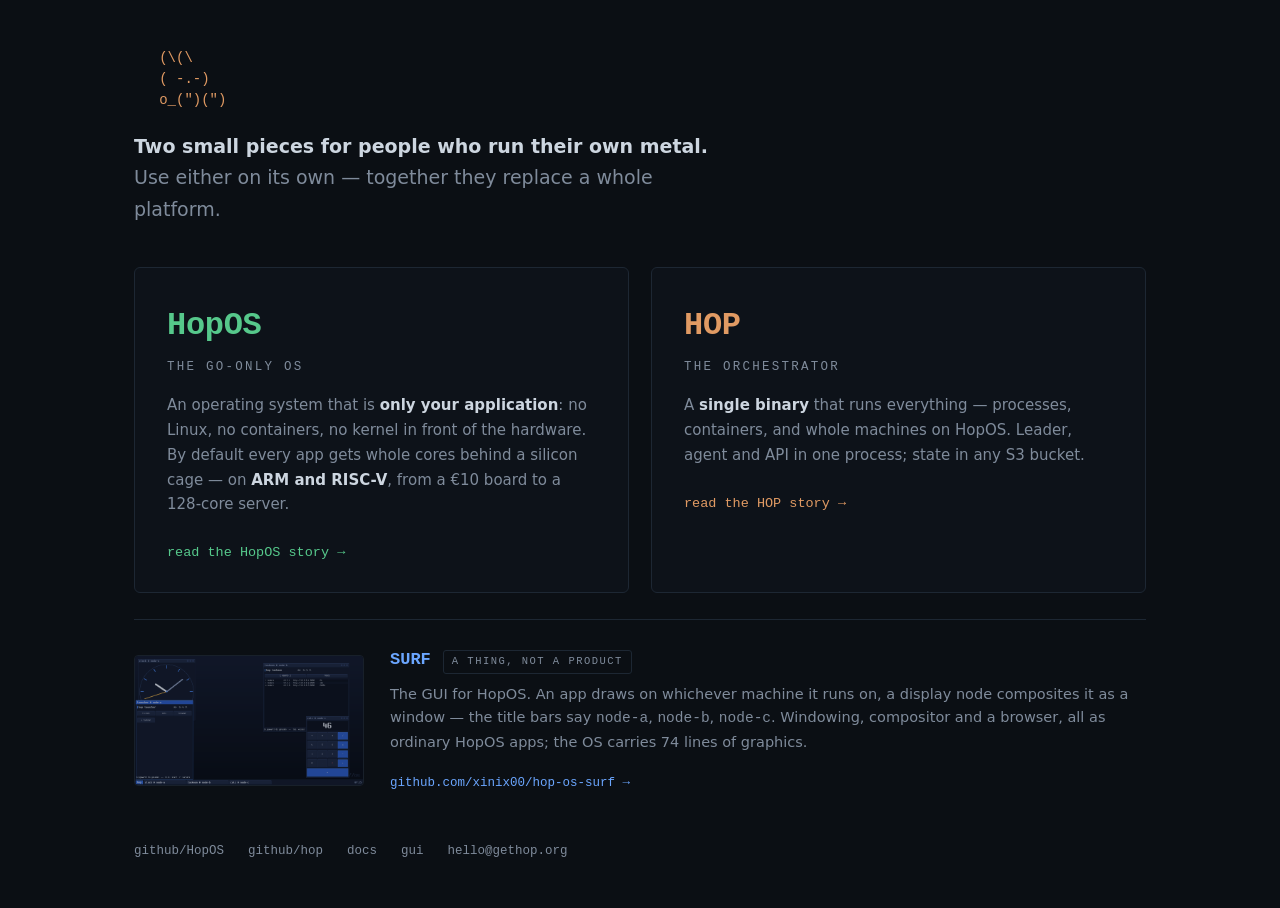
==== index.html @ ff2153b0 "SURF terug naar een banner; toon van verkoop naar constatering SURF was een eigen sectie geworden en" ====
<!DOCTYPE html>
<html lang="en">
<head>
<meta charset="utf-8">
<meta name="viewport" content="width=device-width, initial-scale=1">
<title>gethop.org — HopOS, the Go-only OS · HOP, the orchestrator</title>
<meta name="description" content="Two small pieces for people who run their own metal: HopOS, an OS with no kernel between your app and the hardware — and HOP, a single-binary job orchestrator.">
<meta property="og:title" content="gethop.org — HopOS · HOP">
<meta property="og:description" content="HopOS: the Go-only OS, hardware isolation per app, on ARM and RISC-V. HOP: a single-binary orchestrator for processes, containers and whole machines.">
<meta property="og:url" content="https://gethop.org">
<meta property="og:type" content="website">
<link rel="icon" href="data:image/svg+xml,<svg xmlns=%22http://www.w3.org/2000/svg%22 viewBox=%220 0 100 100%22><text y=%22.9em%22 font-size=%2290%22>🐇</text></svg>">
<link rel="stylesheet" href="/style.css?v=4">
</head>
<body>

<main class="chooser">
  <div class="wrap">
    <div class="chooser-head">
      <pre>   (\(\
   ( -.-)
   o_(")(")</pre>
      <p><strong>Two small pieces for people who run their own metal.</strong> Use either on its own — together they replace a whole platform.</p>
    </div>
    <div class="doors">
      <a class="door door-hopos" href="/hopos/">
        <div class="name">HopOS</div>
        <div class="role">The Go-only OS</div>
        <p>An operating system that is <b>only your application</b>: no Linux, no containers, no kernel in front of the hardware. By default every app gets whole cores behind a silicon cage — on <b>ARM and RISC-V</b>, from a €10 board to a 128-core server.</p>
        <span class="go">read the HopOS story →</span>
      </a>
      <a class="door door-hop" href="/hop/">
        <div class="name">HOP</div>
        <div class="role">The orchestrator</div>
        <p>A <b>single binary</b> that runs everything — processes, containers, and whole machines on HopOS. Leader, agent and API in one process; state in any S3 bucket.</p>
        <span class="go">read the HOP story →</span>
      </a>
    </div>
    <a class="banner" href="https://github.com/xinix00/hop-os-surf">
      <img src="/img/surf.png" alt="A desktop with a clock window from node-a, a task manager from node-b and a calculator from node-c" loading="lazy" width="1280" height="720">
      <div>
        <div class="banner-name">SURF <span class="badge">a thing, not a product</span></div>
        <p>The GUI for HopOS. An app draws on whichever machine it runs on, a display node composites it as a window — the title bars say <code>node-a</code>, <code>node-b</code>, <code>node-c</code>. Windowing, compositor and a browser, all as ordinary HopOS apps; the OS carries 74 lines of graphics.</p>
        <span class="go">github.com/xinix00/hop-os-surf →</span>
      </div>
    </a>
    <div class="chooser-foot">
      <a href="https://github.com/xinix00/HopOS">github/HopOS</a>
      <a href="https://github.com/xinix00/hop">github/hop</a>
      <a href="/hopos/docs/">docs</a>
      <a href="https://gui.gethop.org">gui</a>
      <a href="mailto:hello@gethop.org">hello@gethop.org</a>
    </div>
  </div>
</main>

</body>
</html>
---- style.css ----
/* gethop.org — two products, two voices, one dark habitat.
   HopOS speaks phosphor green (it IS the console color of the OS);
   HOP speaks copper (the operator's tool — the metal in bare metal).
   The SURF banner borrows the blue of its own compositor — cooler than both,
   because it is a thing that runs on HopOS, not a third product.
   Each page sets --acc via a body class; everything inherits its voice. */
:root {
  --bg: #0b0f14;
  --panel: #10161d;
  --panel-2: #0d1219;
  --line: #1d2733;
  --text: #cdd6e0;
  --muted: #7f8b9b;
  --copper: #e09a63;
  --copper-dim: #a97045;
  --leaf: #56c88b;
  --leaf-dim: #3a8a60;
  --wave: #6ba6ff;
  --wave-dim: #43709f;
  --phosphor: #46d979;
  --fault: #e0654f;
  --acc: var(--copper);
  --acc-dim: var(--copper-dim);
  --mono: ui-monospace, "SF Mono", "Cascadia Code", "JetBrains Mono", Menlo, Consolas, monospace;
  --sans: system-ui, -apple-system, "Segoe UI", Roboto, sans-serif;
}
* { box-sizing: border-box; }
html { scroll-behavior: smooth; }
@media (prefers-reduced-motion: reduce) { html { scroll-behavior: auto; } }
body {
  margin: 0; background: var(--bg); color: var(--text);
  font-family: var(--sans); font-size: 16.5px; line-height: 1.65;
  -webkit-font-smoothing: antialiased;
}
body.pg-hopos { --acc: var(--leaf); --acc-dim: var(--leaf-dim); }
body.pg-hop { --acc: var(--copper); --acc-dim: var(--copper-dim); }
a { color: var(--acc); text-decoration: none; }
a:hover { text-decoration: underline; text-underline-offset: 3px; }
a:focus-visible { outline: 2px solid var(--acc); outline-offset: 3px; border-radius: 2px; }
.wrap { max-width: 1060px; margin: 0 auto; padding: 0 24px; }

/* ── topbar ─────────────────────────────────────────────── */
.topbar {
  position: sticky; top: 0; z-index: 10;
  background: color-mix(in srgb, var(--bg) 88%, transparent);
  backdrop-filter: blur(8px);
  border-bottom: 1px solid var(--line);
}
.topbar-in {
  display: flex; align-items: center; gap: 28px;
  height: 56px; font-family: var(--mono); font-size: 13.5px;
}
.brand { display: flex; align-items: baseline; gap: 10px; color: var(--text); font-weight: 700; letter-spacing: .04em; }
.brand:hover { text-decoration: none; }
.brand .ears { color: var(--acc); font-weight: 400; }
.topnav { display: flex; gap: 20px; margin-left: auto; align-items: center; }
.topnav a { color: var(--muted); letter-spacing: .02em; }
.topnav a:hover { color: var(--text); text-decoration: none; }
.topnav a.other-hopos:hover { color: var(--leaf); }
.topnav a.other-hop:hover { color: var(--copper); }
.gh {
  border: 1px solid var(--acc-dim); color: var(--acc);
  padding: 5px 14px; border-radius: 3px; letter-spacing: .02em;
}
.topnav a.gh:hover, .gh:hover {
  background: var(--acc); color: var(--bg); text-decoration: none;
}

/* mobiel: hamburger (checkbox-truc, geen JS) — de links passen niet naast
   het merk, dus onder 720px klapt de nav in een paneel onder de balk. */
.menu-box { display: none; }
.menu-btn { display: none; }
@media (max-width: 720px) {
  .topbar-in { position: relative; }
  .menu-btn {
    display: block; margin-left: auto; cursor: pointer;
    font-family: var(--mono); font-size: 19px; line-height: 1;
    color: var(--muted); padding: 6px 12px;
    border: 1px solid var(--line); border-radius: 3px;
  }
  .menu-box:checked ~ .menu-btn { color: var(--acc); border-color: var(--acc-dim); }
  .topnav { display: none; }
  .menu-box:checked ~ .topnav {
    display: grid; gap: 14px; justify-items: start;
    position: absolute; top: 55px; left: -24px; right: -24px;
    margin: 0; padding: 20px 32px 24px;
    background: var(--panel-2); border-bottom: 1px solid var(--line);
  }
  .menu-box:checked ~ .topnav a:not(.gh) { padding: 2px 0; }
}

/* ── chooser (front page) ───────────────────────────────── */
.chooser { min-height: 100svh; display: grid; align-content: center; padding: 48px 0; }
.chooser-head { margin-bottom: 42px; }
.chooser-head pre {
  margin: 0 0 20px; font-family: var(--mono); font-size: 14px; line-height: 1.5;
  color: var(--copper);
}
.chooser-head p { color: var(--muted); font-size: 19px; max-width: 32em; margin: 0; }
.chooser-head p strong { color: var(--text); }
.doors { display: grid; grid-template-columns: 1fr 1fr; gap: 22px; }
@media (max-width: 800px) { .doors { grid-template-columns: 1fr; } }
.door {
  display: block; border: 1px solid var(--line); border-radius: 6px;
  padding: 32px 32px 28px; background: var(--panel-2); color: var(--text);
  transition: border-color .15s ease;
}
.door:hover { text-decoration: none; border-color: var(--acc-dim); }
.door .name { font-family: var(--mono); font-size: 32px; font-weight: 700; color: var(--acc); letter-spacing: -.01em; }
.door .role {
  font-family: var(--mono); font-size: 12.5px; letter-spacing: .18em;
  text-transform: uppercase; color: var(--muted); margin: 4px 0 16px;
}
.door p { margin: 0 0 20px; font-size: 15px; color: var(--muted); }
.door p b { color: var(--text); font-weight: 600; }
.door .go { font-family: var(--mono); font-size: 13.5px; color: var(--acc); }
.door-hopos { --acc: var(--leaf); --acc-dim: var(--leaf-dim); }
.door-hop { --acc: var(--copper); --acc-dim: var(--copper-dim); }

/* SURF is geen derde deur: geen product, dus een banner ónder de twee deuren.
   Geen kader, kleinere stem, thumb links — het hoort erbij zonder mee te dingen. */
.banner {
  --acc: var(--wave); --acc-dim: var(--wave-dim);
  display: grid; grid-template-columns: 230px 1fr; gap: 26px; align-items: center;
  margin-top: 26px; padding-top: 26px; border-top: 1px solid var(--line);
  color: var(--text);
}
.banner:hover { text-decoration: none; }
@media (max-width: 800px) { .banner { grid-template-columns: 1fr; gap: 16px; } }
.banner img {
  display: block; width: 100%; height: auto; opacity: .72;
  border: 1px solid var(--line); border-radius: 4px;
}
.banner:hover img { opacity: 1; }
.banner-name {
  font-family: var(--mono); font-size: 17px; font-weight: 700; color: var(--acc);
  display: flex; align-items: baseline; gap: 12px; flex-wrap: wrap;
}
.banner .badge {
  font-family: var(--mono); font-size: 10.5px; letter-spacing: .14em;
  text-transform: uppercase; color: var(--muted); font-weight: 400;
  border: 1px solid var(--line); border-radius: 3px; padding: 2px 8px;
}
.banner p { margin: 8px 0 12px; font-size: 14.5px; color: var(--muted); }
.banner .go { font-family: var(--mono); font-size: 12.5px; color: var(--acc); }
.chooser-foot {
  margin-top: 46px; font-family: var(--mono); font-size: 12.5px; color: var(--muted);
  display: flex; gap: 24px; flex-wrap: wrap;
}
.chooser-foot a { color: var(--muted); }
.chooser-foot a:hover { color: var(--text); }

/* ── page hero ──────────────────────────────────────────── */
.hero { padding: 76px 0 64px; border-bottom: 1px solid var(--line); }
.hero-grid { display: grid; grid-template-columns: 1.05fr .95fr; gap: 56px; align-items: center; }
@media (max-width: 880px) { .hero-grid { grid-template-columns: 1fr; } }
.pg-mark {
  font-family: var(--mono); font-size: 12.5px; letter-spacing: .18em;
  text-transform: uppercase; color: var(--acc); margin: 0 0 18px;
}
h1 {
  font-family: var(--mono); font-size: clamp(28px, 4.2vw, 42px);
  line-height: 1.16; letter-spacing: -.015em; margin: 0 0 20px;
  font-weight: 700; text-wrap: balance;
}
.lede { font-size: 17.5px; color: var(--muted); max-width: 30em; margin: 0 0 28px; }
.lede strong { color: var(--text); font-weight: 600; }
.cta-row { display: flex; gap: 14px; flex-wrap: wrap; align-items: center; }
.btn {
  font-family: var(--mono); font-size: 14.5px; padding: 11px 20px;
  border-radius: 3px; border: 1px solid transparent;
}
.btn-primary { background: var(--acc); color: #101418; font-weight: 700; }
.btn-primary:hover { filter: brightness(1.12); text-decoration: none; }
.btn-ghost { border-color: var(--line); color: var(--text); }
.btn-ghost:hover { border-color: var(--acc-dim); text-decoration: none; }
.cross { font-family: var(--mono); font-size: 12.5px; margin-top: 20px; color: var(--muted); }
.cross a.to-hop { color: var(--copper); }
.cross a.to-hopos { color: var(--leaf); }

/* ── sections ───────────────────────────────────────────── */
section { padding: 64px 0; border-bottom: 1px solid var(--line); }
h2 {
  font-family: var(--mono); font-size: clamp(21px, 2.8vw, 27px);
  letter-spacing: -.01em; margin: 0 0 16px; text-wrap: balance;
}
.section-lede { color: var(--muted); max-width: 42em; margin: 0 0 36px; }
.section-lede strong, section p strong { color: var(--text); font-weight: 600; }
section p { max-width: 42em; }

/* ── terminal ───────────────────────────────────────────── */
.term {
  background: #070b10; border: 1px solid var(--line); border-radius: 6px;
  overflow: hidden; box-shadow: 0 24px 60px -32px rgba(0,0,0,.9);
}
.term-bar {
  display: flex; align-items: center; gap: 8px;
  padding: 9px 14px; border-bottom: 1px solid var(--line);
  font-family: var(--mono); font-size: 11.5px; color: var(--muted);
  letter-spacing: .05em; background: var(--panel-2);
}
.term-bar .dot { width: 9px; height: 9px; border-radius: 50%; background: var(--line); }
.term-bar .dot:first-child { background: #2c3a4a; }
.term pre {
  margin: 0; padding: 18px 18px 20px; overflow-x: auto;
  font-family: var(--mono); font-size: 12.8px; line-height: 1.62;
  color: var(--phosphor);
}
.term .dim { color: #2f7a4c; }
.term .hi { color: #7dffa8; font-weight: 700; }
.term .fault { color: var(--fault); }
.term .cmt { color: var(--muted); }
.term .ps { color: var(--copper); }
.term-cli pre { color: var(--text); font-size: 13px; }
.term-cli .out { color: var(--phosphor); }
.boot-line { opacity: 0; animation: bootline .01s linear forwards; }
@keyframes bootline { to { opacity: 1; } }
@media (prefers-reduced-motion: reduce) { .boot-line { animation: none; opacity: 1; } }

/* ── tables ─────────────────────────────────────────────── */
.tbl-wrap { overflow-x: auto; border: 1px solid var(--line); border-radius: 5px; }
table { border-collapse: collapse; width: 100%; min-width: 640px; font-size: 14.5px; }
th {
  font-family: var(--mono); font-size: 12px; text-transform: uppercase;
  letter-spacing: .1em; color: var(--muted); font-weight: 600; text-align: left;
}
th, td { padding: 13px 18px; border-bottom: 1px solid var(--line); vertical-align: top; }
tr:last-child td { border-bottom: 0; }
thead tr { background: var(--panel-2); }
td:first-child { color: var(--muted); }
td.us { color: var(--text); }
td.us::before { content: "▸ "; color: var(--acc); }

/* ── ladder ─────────────────────────────────────────────── */
.ladder { display: grid; gap: 12px; max-width: 720px; font-variant-numeric: tabular-nums; }
.rung { display: grid; grid-template-columns: 240px 1fr 90px; gap: 16px; align-items: center; font-size: 14px; }
@media (max-width: 720px) { .rung { grid-template-columns: 150px 1fr 80px; } }
.rung .lbl { color: var(--muted); }
.rung .lbl b { color: var(--text); font-weight: 600; }
.rung .bar { height: 10px; border-radius: 2px; background: var(--panel); position: relative; overflow: hidden; }
.rung .bar i { position: absolute; inset: 0 auto 0 0; background: var(--acc-dim); border-radius: 2px; }
.rung:first-child .bar i { background: var(--acc); }
.rung .n { font-family: var(--mono); font-size: 13.5px; color: var(--text); text-align: right; }
.ladder-sub {
  font-family: var(--mono); font-size: 13px; color: var(--muted);
  max-width: 720px; text-align: right; margin: 14px 0 0;
}
.ladder-sub b { color: var(--acc); }

/* Per-architectuur-sprossen: je compileert er precies één van, dus ze staan
   onder een streep en dragen hun eigen label i.p.v. dat ze meetellen alsof
   elke node alles draait. */
.rung-split {
  grid-column: 1 / -1; margin: 6px 0 2px; padding-top: 12px;
  border-top: 1px dashed var(--line);
  font-family: var(--mono); font-size: 12px; letter-spacing: .1em;
  text-transform: uppercase; color: var(--muted);
}
.rung-split b { color: var(--acc); font-weight: 600; }
.rung-arch .lbl b { color: var(--acc); }
.rung-arch .bar i { background: color-mix(in srgb, var(--acc) 55%, var(--panel)); }

/* ── cards & callouts ───────────────────────────────────── */
.cards { display: grid; grid-template-columns: repeat(3, 1fr); gap: 20px; }
@media (max-width: 880px) { .cards { grid-template-columns: 1fr; } }
.card { border: 1px solid var(--line); border-radius: 5px; padding: 24px; background: var(--panel-2); }
.card h3 { font-family: var(--mono); font-size: 15.5px; margin: 0 0 10px; letter-spacing: .01em; color: var(--text); }
.card p { font-size: 14.5px; color: var(--muted); margin: 0; max-width: none; }
.card p b { color: var(--text); font-weight: 600; }
.honest {
  border: 1px solid var(--line); border-left: 3px solid var(--acc);
  border-radius: 4px; padding: 20px 24px; background: var(--panel-2);
  max-width: 46em; margin-top: 36px;
}
.honest h3 { font-family: var(--mono); font-size: 13.5px; letter-spacing: .1em; text-transform: uppercase; margin: 0 0 10px; color: var(--acc); }
.honest p { font-size: 14.5px; color: var(--muted); margin: 0; max-width: none; }
.honest p b { color: var(--text); }

/* ── kant-en-klare apps ─────────────────────────────────── */
.apps { display: grid; grid-template-columns: repeat(2, 1fr); gap: 0 34px; margin: 0; }
@media (max-width: 720px) { .apps { grid-template-columns: 1fr; } }
.apps div {
  display: grid; grid-template-columns: 108px 1fr; gap: 14px;
  padding: 13px 0; border-bottom: 1px solid var(--line); font-size: 14.5px;
}
.apps dt {
  font-family: var(--mono); font-size: 13.5px; color: var(--acc);
  margin: 0; overflow-wrap: anywhere;
}
.apps dd { margin: 0; color: var(--muted); }
.apps dd b { color: var(--text); font-weight: 600; }

/* ── quickstart ─────────────────────────────────────────── */
.qs-grid { display: grid; grid-template-columns: 1fr 1fr; gap: 24px; }
@media (max-width: 880px) { .qs-grid { grid-template-columns: 1fr; } }

/* ── footer ─────────────────────────────────────────────── */
footer { padding: 54px 0 56px; }
.foot-grid {
  display: flex; justify-content: space-between; align-items: flex-start;
  gap: 48px; flex-wrap: wrap;
}
footer pre {
  margin: 0; font-family: var(--mono); font-size: 13px; line-height: 1.5;
  color: var(--copper); flex-shrink: 0;
}
.foot-links { font-family: var(--mono); font-size: 13.5px; display: grid; gap: 10px; justify-items: start; }
.foot-links .l-hopos { color: var(--leaf); }
.foot-links .l-hop { color: var(--copper); }
.foot-links .l-surf { color: var(--wave); }
.foot-copy {
  margin: 40px 0 0; padding-top: 18px; border-top: 1px solid var(--line);
  font-family: var(--mono); font-size: 12px; color: var(--muted);
}

/* ── hardware-status ────────────────────────────────────── */
.st { font-family: var(--mono); font-size: 12.5px; white-space: nowrap; }
.st::before { content: "● "; }
.st-ok { color: var(--leaf); }
.st-wip { color: var(--copper); }
.st-plan { color: var(--muted); }

/* ── better together ────────────────────────────────────── */
.together {
  border: 1px solid var(--line); border-radius: 6px; background: var(--panel-2);
  padding: 26px 30px; display: flex; gap: 24px; align-items: center;
  justify-content: space-between; flex-wrap: wrap;
}
.together p { margin: 0; max-width: 38em; font-size: 15px; color: var(--muted); }
.together p b { color: var(--text); }

/* ── docs-viewer ─────────────────────────────────────────── */
  .docs-grid { display: grid; grid-template-columns: 220px 1fr; gap: 48px; padding: 48px 0 80px; }
  @media (max-width: 800px) { .docs-grid { grid-template-columns: 1fr; gap: 24px; } }
  .docs-nav { position: sticky; top: 80px; align-self: start; font-family: var(--mono); font-size: 13.5px; }
  @media (max-width: 800px) { .docs-nav { position: static; } }
  .pages-box, .pages-btn { display: none; }
  @media (max-width: 800px) {
    .pages-btn {
      display: block; cursor: pointer; font-family: var(--mono);
      font-size: 13.5px; color: var(--muted); padding: 9px 14px;
      border: 1px solid var(--line); border-radius: 4px; background: var(--panel-2);
    }
    .pages-box:checked ~ .pages-btn { color: var(--acc); border-color: var(--acc-dim); border-radius: 4px 4px 0 0; }
    .docs-nav { display: none; }
    .pages-box:checked ~ .docs-nav {
      display: block; border: 1px solid var(--line); border-top: 0;
      border-radius: 0 0 4px 4px; background: var(--panel-2);
      padding: 16px 22px 20px; margin-top: 0;
    }
    .docs-grid { gap: 0 24px; }
    .md { margin-top: 24px; }
  }
  .docs-nav h3 {
    font-size: 11.5px; letter-spacing: .16em; text-transform: uppercase;
    color: var(--muted); margin: 22px 0 10px; font-weight: 600;
  }
  .docs-nav h3:first-child { margin-top: 0; }
  .docs-nav a { display: block; color: var(--muted); padding: 4px 0; }
  .docs-nav a:hover { color: var(--text); text-decoration: none; }
  .docs-nav a.on { color: var(--acc); }
  .docs-nav .gh-src { margin-top: 26px; font-size: 12px; }

  .md { min-width: 0; max-width: 46em; }
  .md h1 { font-size: clamp(26px, 3.4vw, 34px); margin: 0 0 18px; }
  .md h2 { font-size: 21px; margin: 40px 0 14px; }
  .md h3 { font-family: var(--mono); font-size: 16px; margin: 30px 0 10px; }
  .md p, .md li { color: var(--text); }
  .md p { margin: 0 0 16px; }
  .md ul, .md ol { padding-left: 24px; margin: 0 0 16px; }
  .md li { margin: 6px 0; }
  .md strong { color: var(--text); font-weight: 600; }
  .md em { color: var(--muted); }
  .md code {
    font-family: var(--mono); font-size: .88em; background: var(--panel);
    border: 1px solid var(--line); border-radius: 3px; padding: 1px 5px;
  }
  .md pre {
    background: #070b10; border: 1px solid var(--line); border-radius: 6px;
    padding: 16px 18px; overflow-x: auto; margin: 0 0 18px;
    font-family: var(--mono); font-size: 13px; line-height: 1.6;
  }
  .md pre code { background: none; border: 0; padding: 0; font-size: inherit; }
  .md table { border-collapse: collapse; width: 100%; font-size: 14px; margin: 0 0 18px; }
  .md .md-tbl { overflow-x: auto; border: 1px solid var(--line); border-radius: 5px; margin: 0 0 18px; }
  .md .md-tbl table { margin: 0; min-width: 540px; }
  .md th { font-family: var(--mono); font-size: 11.5px; text-transform: uppercase; letter-spacing: .08em; color: var(--muted); text-align: left; background: var(--panel-2); }
  .md th, .md td { padding: 10px 14px; border-bottom: 1px solid var(--line); vertical-align: top; }
  .md tr:last-child td { border-bottom: 0; }
  .md blockquote { border-left: 3px solid var(--acc-dim); margin: 0 0 16px; padding: 2px 0 2px 18px; color: var(--muted); }
  .md hr { border: 0; border-top: 1px solid var(--line); margin: 32px 0; }
  .md .mermaid { margin: 0 0 18px; }
  .md .mermaid svg { max-width: 100%; }
  .md img { max-width: 100%; border: 1px solid var(--line); border-radius: 5px; }
  .md .state { color: var(--muted); font-family: var(--mono); font-size: 14px; padding: 40px 0; }
  .md .state .cur { color: var(--acc); animation: statecur 1s steps(1) infinite; }
  @keyframes statecur { 50% { opacity: 0; } }
  @media (prefers-reduced-motion: reduce) { .md .state .cur { animation: none; } }
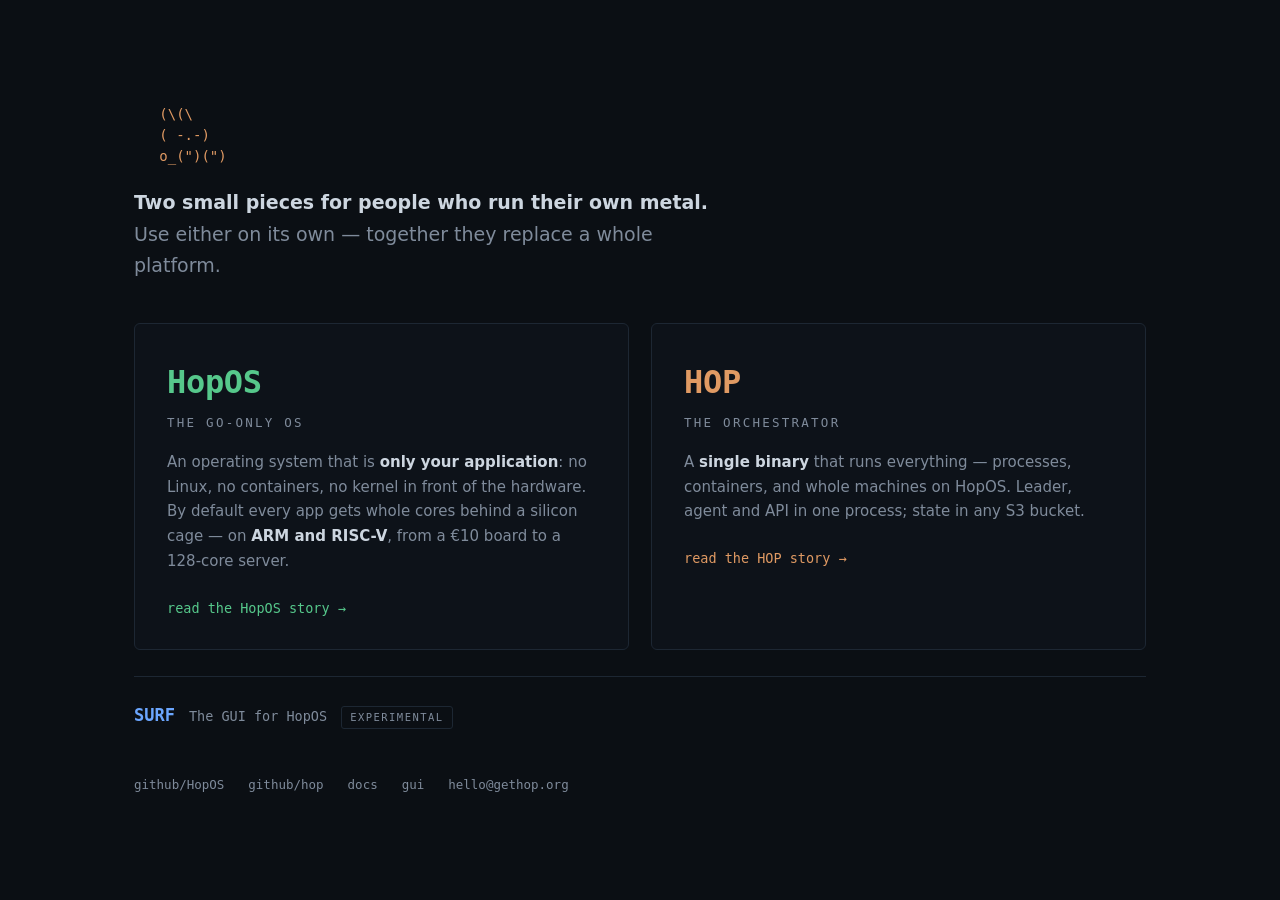
==== commit 0e90e56c: "Banner is één regel: SURF · The GUI for HopOS [experimental] Zelfde plek onder de twee deuren, maar " ====
--- a/index.html
+++ b/index.html
@@ -37,12 +37,9 @@
       </a>
     </div>
     <a class="banner" href="https://github.com/xinix00/hop-os-surf">
-      <img src="/img/surf.png" alt="A desktop with a clock window from node-a, a task manager from node-b and a calculator from node-c" loading="lazy" width="1280" height="720">
-      <div>
-        <div class="banner-name">SURF <span class="badge">a thing, not a product</span></div>
-        <p>The GUI for HopOS. An app draws on whichever machine it runs on, a display node composites it as a window — the title bars say <code>node-a</code>, <code>node-b</code>, <code>node-c</code>. Windowing, compositor and a browser, all as ordinary HopOS apps; the OS carries 74 lines of graphics.</p>
-        <span class="go">github.com/xinix00/hop-os-surf →</span>
-      </div>
+      <span class="banner-name">SURF</span>
+      <span class="banner-sub">The GUI for HopOS</span>
+      <span class="badge">experimental</span>
     </a>
     <div class="chooser-foot">
       <a href="https://github.com/xinix00/HopOS">github/HopOS</a>
--- a/style.css
+++ b/style.css
@@ -117,32 +117,23 @@
 .door-hopos { --acc: var(--leaf); --acc-dim: var(--leaf-dim); }
 .door-hop { --acc: var(--copper); --acc-dim: var(--copper-dim); }
 
-/* SURF is geen derde deur: geen product, dus een banner ónder de twee deuren.
-   Geen kader, kleinere stem, thumb links — het hoort erbij zonder mee te dingen. */
+/* SURF is geen derde deur: geen product, dus één regel ónder de twee deuren.
+   Naam, wat het is, en dat het experimenteel is. Meer niet. */
 .banner {
   --acc: var(--wave); --acc-dim: var(--wave-dim);
-  display: grid; grid-template-columns: 230px 1fr; gap: 26px; align-items: center;
-  margin-top: 26px; padding-top: 26px; border-top: 1px solid var(--line);
-  color: var(--text);
+  display: flex; align-items: baseline; gap: 14px; flex-wrap: wrap;
+  margin-top: 26px; padding-top: 24px; border-top: 1px solid var(--line);
+  font-family: var(--mono);
 }
 .banner:hover { text-decoration: none; }
-@media (max-width: 800px) { .banner { grid-template-columns: 1fr; gap: 16px; } }
-.banner img {
-  display: block; width: 100%; height: auto; opacity: .72;
-  border: 1px solid var(--line); border-radius: 4px;
-}
-.banner:hover img { opacity: 1; }
-.banner-name {
-  font-family: var(--mono); font-size: 17px; font-weight: 700; color: var(--acc);
-  display: flex; align-items: baseline; gap: 12px; flex-wrap: wrap;
-}
+.banner-name { font-size: 17px; font-weight: 700; color: var(--acc); }
+.banner-sub { font-size: 13.5px; color: var(--muted); }
+.banner:hover .banner-sub { color: var(--text); }
 .banner .badge {
-  font-family: var(--mono); font-size: 10.5px; letter-spacing: .14em;
-  text-transform: uppercase; color: var(--muted); font-weight: 400;
-  border: 1px solid var(--line); border-radius: 3px; padding: 2px 8px;
-}
-.banner p { margin: 8px 0 12px; font-size: 14.5px; color: var(--muted); }
-.banner .go { font-family: var(--mono); font-size: 12.5px; color: var(--acc); }
+  font-size: 10.5px; letter-spacing: .14em; text-transform: uppercase;
+  color: var(--muted); border: 1px solid var(--line);
+  border-radius: 3px; padding: 2px 8px;
+}
 .chooser-foot {
   margin-top: 46px; font-family: var(--mono); font-size: 12.5px; color: var(--muted);
   display: flex; gap: 24px; flex-wrap: wrap;
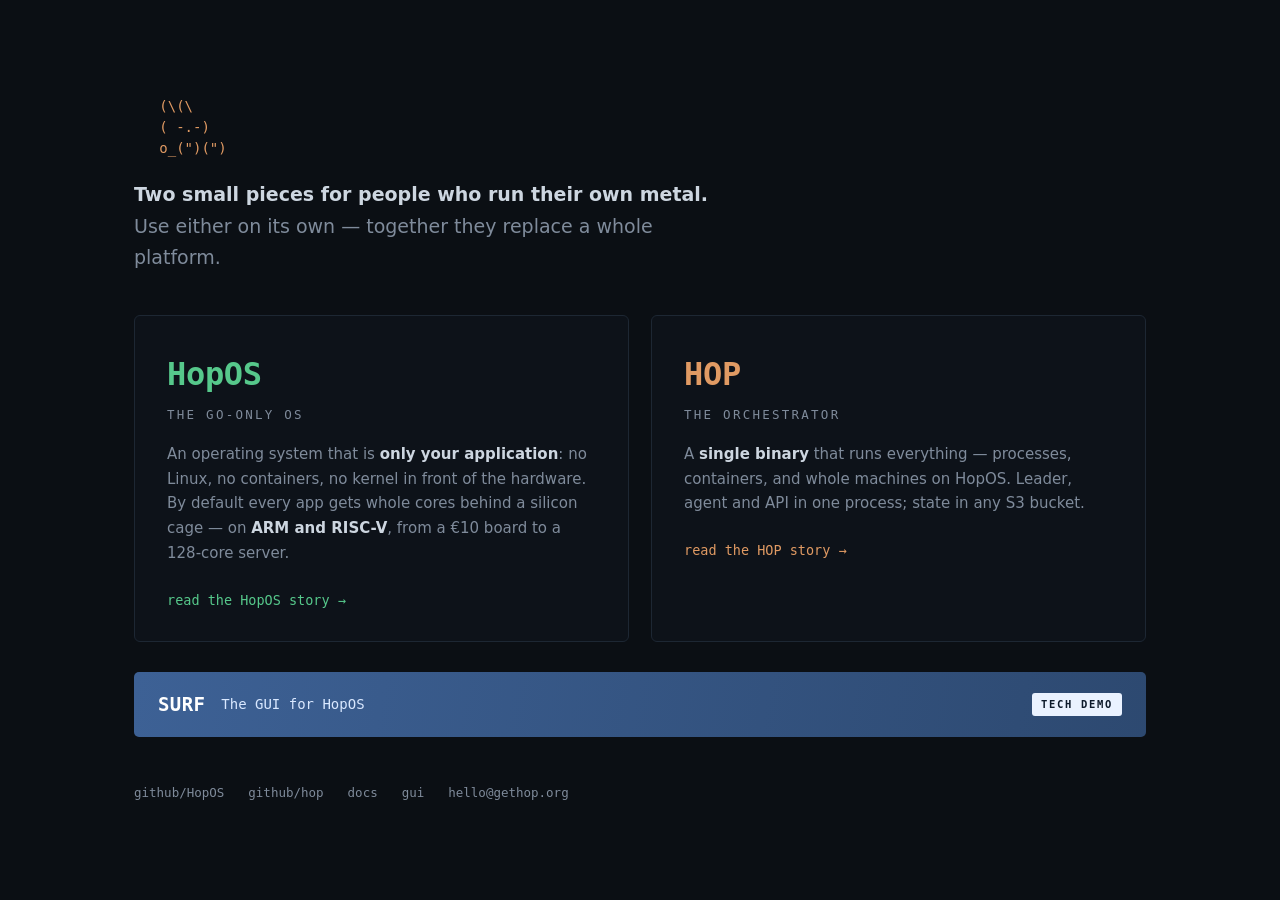
==== commit 59db2ddd: "Banner als advertentie: gevuld blauw blok, label [Tech Demo] Geen subtiele wash meer maar een echt b" ====
--- a/index.html
+++ b/index.html
@@ -39,7 +39,7 @@
     <a class="banner" href="https://github.com/xinix00/hop-os-surf">
       <span class="banner-name">SURF</span>
       <span class="banner-sub">The GUI for HopOS</span>
-      <span class="badge">experimental</span>
+      <span class="badge">tech demo</span>
     </a>
     <div class="chooser-foot">
       <a href="https://github.com/xinix00/HopOS">github/HopOS</a>
--- a/style.css
+++ b/style.css
@@ -117,23 +117,28 @@
 .door-hopos { --acc: var(--leaf); --acc-dim: var(--leaf-dim); }
 .door-hop { --acc: var(--copper); --acc-dim: var(--copper-dim); }
 
-/* SURF is geen derde deur: geen product, dus één regel ónder de twee deuren.
-   Naam, wat het is, en dat het experimenteel is. Meer niet. */
+/* SURF krijgt een échte banner: een gevuld blauw blok, zoals een advertentie.
+   Hij mág schreeuwen — maar hij is één regel hoog en heeft geen kop, dus hij
+   kan nooit voor een sectie doorgaan. Het label zegt wat het is. */
 .banner {
-  --acc: var(--wave); --acc-dim: var(--wave-dim);
-  display: flex; align-items: baseline; gap: 14px; flex-wrap: wrap;
-  margin-top: 26px; padding-top: 24px; border-top: 1px solid var(--line);
-  font-family: var(--mono);
-}
-.banner:hover { text-decoration: none; }
-.banner-name { font-size: 17px; font-weight: 700; color: var(--acc); }
-.banner-sub { font-size: 13.5px; color: var(--muted); }
-.banner:hover .banner-sub { color: var(--text); }
+  display: flex; align-items: center; gap: 16px; flex-wrap: wrap;
+  margin-top: 30px; padding: 17px 24px; border-radius: 5px;
+  font-family: var(--mono); color: #eaf2ff;
+  background: linear-gradient(100deg,
+    color-mix(in srgb, var(--wave) 54%, #071019),
+    color-mix(in srgb, var(--wave) 38%, #071019));
+  transition: filter .15s ease;
+}
+.banner:hover { text-decoration: none; filter: brightness(1.14); }
+.banner-name { font-size: 19px; font-weight: 700; letter-spacing: .02em; color: #fff; }
+.banner-sub { font-size: 14px; color: color-mix(in srgb, #fff 74%, var(--wave)); }
 .banner .badge {
-  font-size: 10.5px; letter-spacing: .14em; text-transform: uppercase;
-  color: var(--muted); border: 1px solid var(--line);
-  border-radius: 3px; padding: 2px 8px;
-}
+  font-size: 10.5px; letter-spacing: .16em; text-transform: uppercase;
+  font-weight: 700; margin-left: auto; padding: 3px 9px;
+  background: #eaf2ff; color: #0d1a2b; border-radius: 3px;
+}
+/* Zodra de regel wikkelt hoort het label niet meer rechts te hangen. */
+@media (max-width: 620px) { .banner .badge { margin-left: 0; } }
 .chooser-foot {
   margin-top: 46px; font-family: var(--mono); font-size: 12.5px; color: var(--muted);
   display: flex; gap: 24px; flex-wrap: wrap;
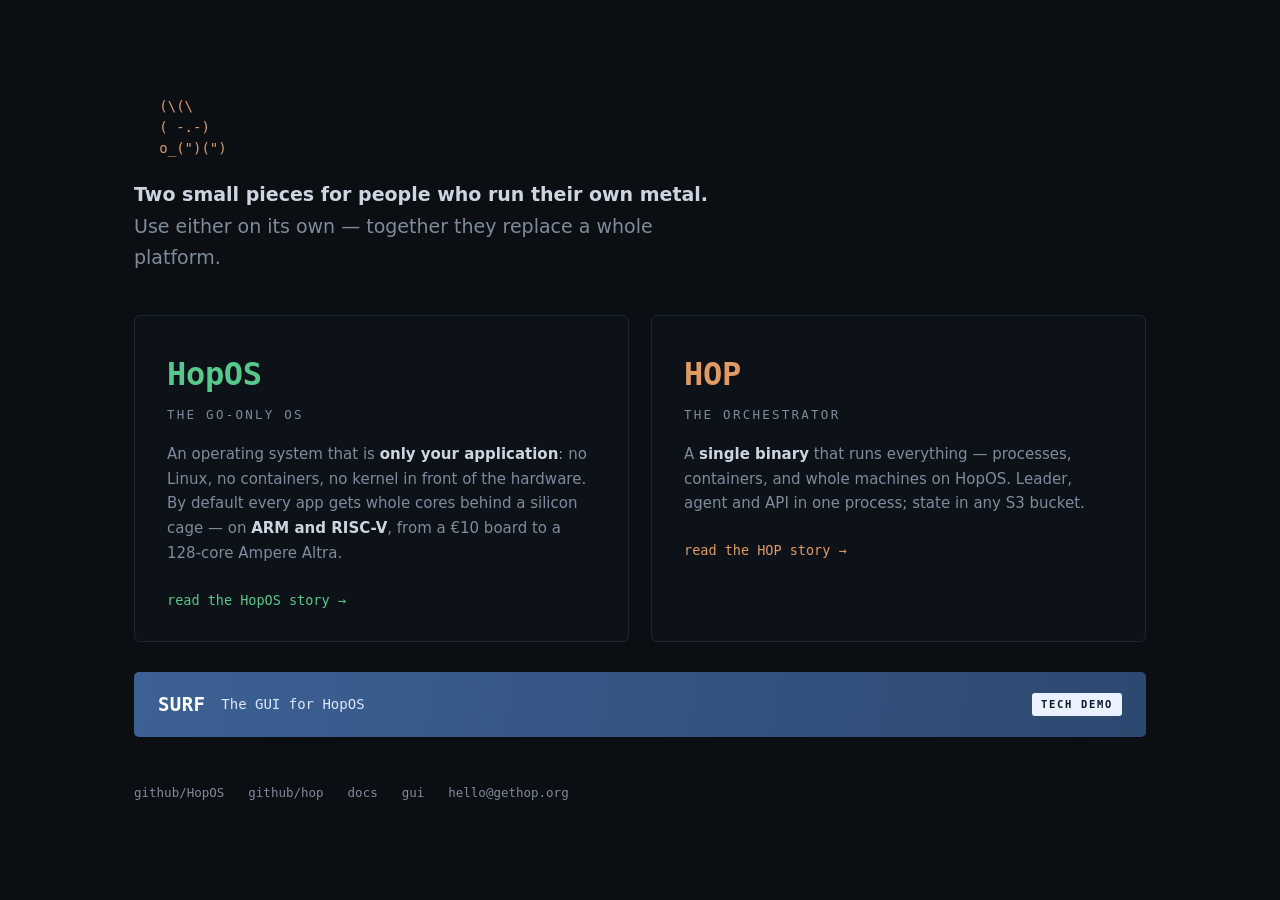
==== commit 0d17701d: "Hero noemt de machine: 128-core Ampere Altra "Any UEFI arm64 box" zei niet wat er aan het bovenste e" ====
--- a/index.html
+++ b/index.html
@@ -26,7 +26,7 @@
       <a class="door door-hopos" href="/hopos/">
         <div class="name">HopOS</div>
         <div class="role">The Go-only OS</div>
-        <p>An operating system that is <b>only your application</b>: no Linux, no containers, no kernel in front of the hardware. By default every app gets whole cores behind a silicon cage — on <b>ARM and RISC-V</b>, from a €10 board to a 128-core server.</p>
+        <p>An operating system that is <b>only your application</b>: no Linux, no containers, no kernel in front of the hardware. By default every app gets whole cores behind a silicon cage — on <b>ARM and RISC-V</b>, from a €10 board to a 128-core Ampere Altra.</p>
         <span class="go">read the HopOS story →</span>
       </a>
       <a class="door door-hop" href="/hop/">
@@ -36,7 +36,7 @@
         <span class="go">read the HOP story →</span>
       </a>
     </div>
-    <a class="banner" href="https://github.com/xinix00/hop-os-surf">
+    <a class="banner" href="/surf/">
       <span class="banner-name">SURF</span>
       <span class="banner-sub">The GUI for HopOS</span>
       <span class="badge">tech demo</span>
--- a/style.css
+++ b/style.css
@@ -34,6 +34,7 @@
 }
 body.pg-hopos { --acc: var(--leaf); --acc-dim: var(--leaf-dim); }
 body.pg-hop { --acc: var(--copper); --acc-dim: var(--copper-dim); }
+body.pg-surf { --acc: var(--wave); --acc-dim: var(--wave-dim); }
 a { color: var(--acc); text-decoration: none; }
 a:hover { text-decoration: underline; text-underline-offset: 3px; }
 a:focus-visible { outline: 2px solid var(--acc); outline-offset: 3px; border-radius: 2px; }
@@ -58,6 +59,7 @@
 .topnav a:hover { color: var(--text); text-decoration: none; }
 .topnav a.other-hopos:hover { color: var(--leaf); }
 .topnav a.other-hop:hover { color: var(--copper); }
+.topnav a.other-surf:hover { color: var(--wave); }
 .gh {
   border: 1px solid var(--acc-dim); color: var(--acc);
   padding: 5px 14px; border-radius: 3px; letter-spacing: .02em;
@@ -271,6 +273,19 @@
 .honest h3 { font-family: var(--mono); font-size: 13.5px; letter-spacing: .1em; text-transform: uppercase; margin: 0 0 10px; color: var(--acc); }
 .honest p { font-size: 14.5px; color: var(--muted); margin: 0; max-width: none; }
 .honest p b { color: var(--text); }
+
+/* ── screenshots ────────────────────────────────────────── */
+.shot { margin: 0; }
+.shot img {
+  display: block; width: 100%; height: auto; border: 1px solid var(--line);
+  border-radius: 6px; background: #070b10;
+  box-shadow: 0 24px 60px -32px rgba(0,0,0,.9);
+}
+.shot figcaption {
+  font-family: var(--mono); font-size: 12.5px; color: var(--muted);
+  margin-top: 12px; line-height: 1.55;
+}
+.shot figcaption b { color: var(--text); font-weight: 600; }
 
 /* ── kant-en-klare apps ─────────────────────────────────── */
 .apps { display: grid; grid-template-columns: repeat(2, 1fr); gap: 0 34px; margin: 0; }
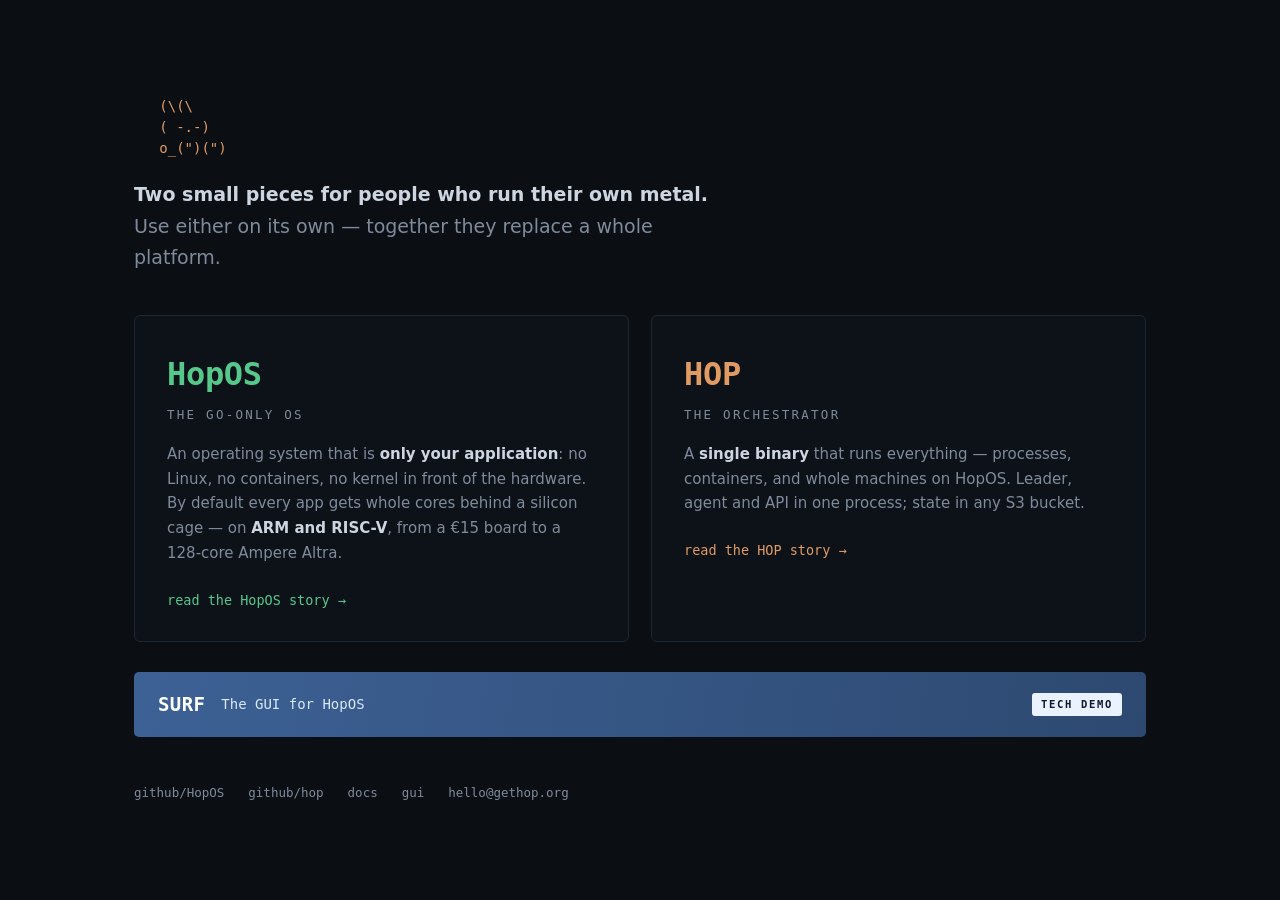
==== commit 451f811e: "RISC-V is te downloaden: v1.6.0 in tabel, download en quickstart hopos-licheerv.img.gz staat in de d" ====
--- a/index.html
+++ b/index.html
@@ -26,7 +26,7 @@
       <a class="door door-hopos" href="/hopos/">
         <div class="name">HopOS</div>
         <div class="role">The Go-only OS</div>
-        <p>An operating system that is <b>only your application</b>: no Linux, no containers, no kernel in front of the hardware. By default every app gets whole cores behind a silicon cage — on <b>ARM and RISC-V</b>, from a €10 board to a 128-core Ampere Altra.</p>
+        <p>An operating system that is <b>only your application</b>: no Linux, no containers, no kernel in front of the hardware. By default every app gets whole cores behind a silicon cage — on <b>ARM and RISC-V</b>, from a €15 board to a 128-core Ampere Altra.</p>
         <span class="go">read the HopOS story →</span>
       </a>
       <a class="door door-hop" href="/hop/">
